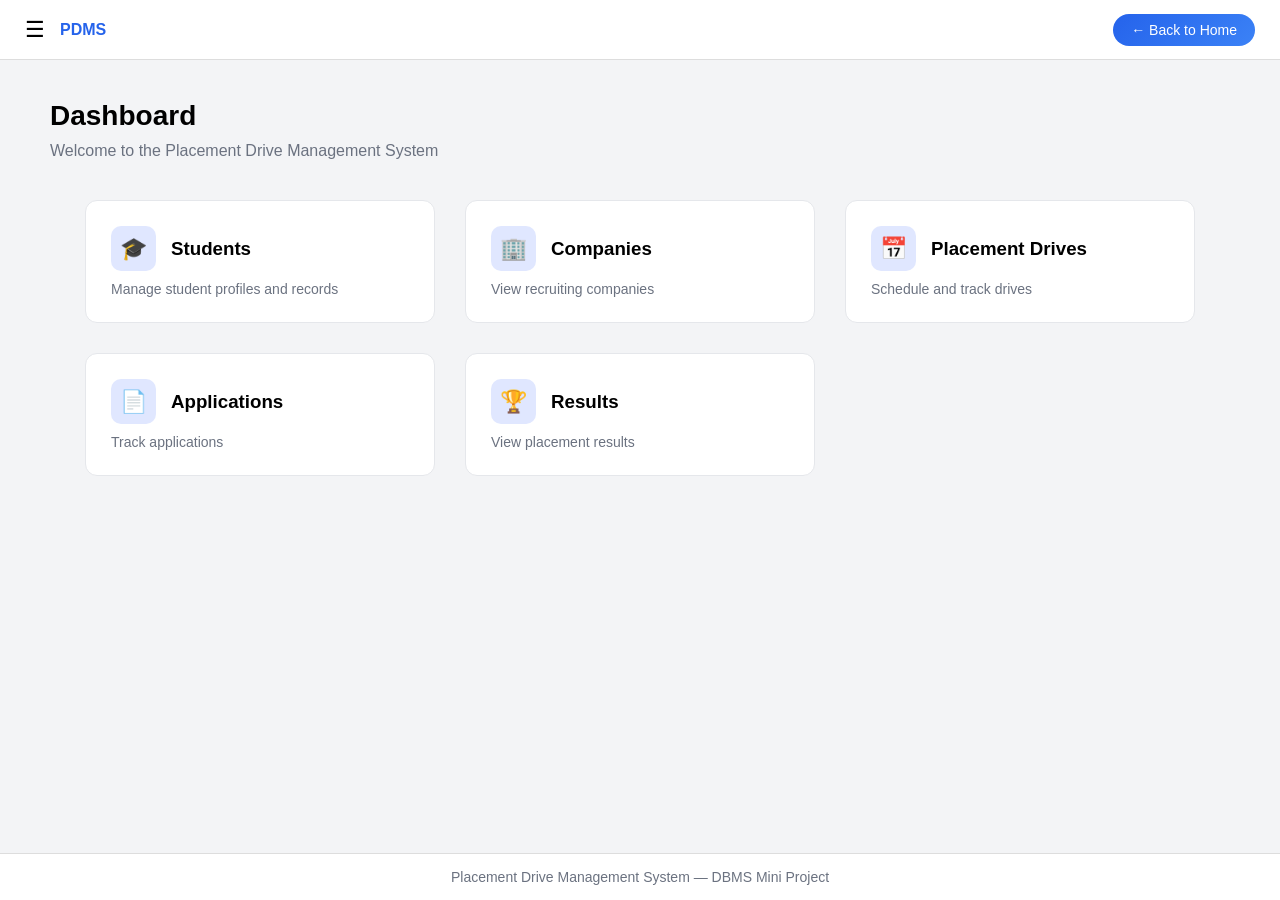
==== frontend/dashboard.html @ 22f9fd44 "Fixed dashboard UI, separated home and dashboard CSS" ====
<!DOCTYPE html>
<html>
<head>
    <title>Dashboard</title>
    <link rel="stylesheet" href="css/style.css">
</head>
<body>

<div class="layout">

    <!-- Sidebar -->
    <aside class="sidebar" id="sidebar">
        <div class="sidebar-top">
            <div class="logo-circle">P</div>
            <h2 class="logo-text">PDMS</h2>
        </div>

        <p class="nav-title">Navigation</p>

        <ul>
            <li class="active">🏠 Dashboard</li>
            <li onclick="navigate('students')">🎓 Students</li>
            <li onclick="navigate('companies')">🏢 Companies</li>
            <li onclick="navigate('drives')">📅 Drives</li>
            <li onclick="navigate('applications')">📄 Applications</li>
            <li onclick="navigate('results')">🏆 Results</li>
        </ul>
    </aside>

    <!-- Main -->
    <main class="main" id="main">

        <!-- Topbar -->
        <div class="topbar">
            <div class="left">
                <span class="menu-btn" onclick="toggleSidebar()">☰</span>
                <span class="title">PDMS</span>
            </div>

            <a href="index.html" class="home-btn">← Back to Home</a>
        </div>

        <!-- Content -->
        <div class="content">
            <h1>Dashboard</h1>
            <p class="subtitle">Welcome to the Placement Drive Management System</p>

            <div class="cards">
                <!-- Cards same as before -->
                <div class="card" onclick="navigate('students')">
                    <div class="card-top">
                        <div class="icon">🎓</div>
                        <h3>Students</h3>
                    </div>
                    <p>Manage student profiles and records</p>
                </div>

                <div class="card" onclick="navigate('companies')">
                    <div class="card-top">
                        <div class="icon">🏢</div>
                        <h3>Companies</h3>
                    </div>
                    <p>View recruiting companies</p>
                </div>

                <div class="card" onclick="navigate('drives')">
                    <div class="card-top">
                        <div class="icon">📅</div>
                        <h3>Placement Drives</h3>
                    </div>
                    <p>Schedule and track drives</p>
                </div>

                <div class="card" onclick="navigate('applications')">
                    <div class="card-top">
                        <div class="icon">📄</div>
                        <h3>Applications</h3>
                    </div>
                    <p>Track applications</p>
                </div>

                <div class="card" onclick="navigate('results')">
                    <div class="card-top">
                        <div class="icon">🏆</div>
                        <h3>Results</h3>
                    </div>
                    <p>View placement results</p>
                </div>
            </div>
        </div>

        <!-- Footer -->
        <footer class="footer">
            Placement Drive Management System — DBMS Mini Project
        </footer>

    </main>

</div>

<script src="js/script.js"></script>

</body>
</html>
---- frontend/css/style.css ----
/* Reset + Smooth Transitions */
* {
    margin: 0;
    padding: 0;
    box-sizing: border-box;
    transition: all 0.2s ease-in-out;
}

/* Body */
html, body {
    height: 100%;
}

body {
    font-family: Arial, sans-serif;

    /* REMOVE center (was breaking layout) */
    text-align: left;

    background: linear-gradient(135deg, #eef2ff, #f8fafc);
    animation: fadeIn 0.8s ease-in;
}

/* Fade-in */
@keyframes fadeIn {
    from {
        opacity: 0;
        transform: translateY(10px);
    }
    to {
        opacity: 1;
        transform: translateY(0);
    }
}

/* ================= LAYOUT ================= */

.layout {
    display: flex;
    min-height: 100vh;
}

/* ================= SIDEBAR ================= */

.sidebar {
    width: 240px;
    background: #111827;
    color: #d1d5db;
    padding: 20px 15px;

    position: fixed;
    top: 0;
    left: -240px;
    height: 100%;

    transition: 0.3s ease;
}

.sidebar.active {
    left: 0;
}

/* Sidebar top */
.sidebar-top {
    display: flex;
    align-items: center;
    gap: 12px;
    margin-bottom: 30px;
}

/* Logo */
.logo-circle {
    background: #2563eb;
    color: white;
    width: 38px;
    height: 38px;
    border-radius: 10px;
    display: flex;
    align-items: center;
    justify-content: center;
    font-weight: bold;
}

/* PDMS text */
.logo-text {
    color: white;
    font-weight: 600;
    font-size: 16px;
}

/* Nav title */
.nav-title {
    font-size: 12px;
    color: #9ca3af;
    margin: 15px 10px;
}

/* Sidebar list */
.sidebar ul {
    list-style: none;
}

/* Sidebar items */
.sidebar li {
    display: flex;
    align-items: center;
    gap: 10px;

    padding: 10px 12px;
    border-radius: 8px;
    cursor: pointer;
    font-size: 14px;
}

/* Hover + Active */
.sidebar li:hover {
    background: #1f2937;
    color: white;
}

.sidebar li.active {
    background: #2563eb;
    color: white;
}

/* ================= MAIN ================= */

.main {
    flex: 1;
    margin-left: 0;
    display: flex;
    flex-direction: column;
    min-height: 100vh;
    background: #f3f4f6;

    transition: 0.3s ease;
}

/* SHIFT when sidebar opens */
.main.shift {
    margin-left: 240px;
}

/* ================= TOPBAR ================= */

.topbar {
    height: 60px;
    background: white;

    display: flex;
    justify-content: space-between;
    align-items: center;

    padding: 0 25px;
    border-bottom: 1px solid #ddd;
}

.topbar .left {
    display: flex;
    align-items: center;
    gap: 15px;
}

/* Menu button */
.menu-btn {
    font-size: 22px;
    cursor: pointer;
}

/* PDMS title */
.title {
    font-weight: bold;
    color: #2563eb;
    font-size: 16px;
}

/* Home Button */
.home-btn {
    background: linear-gradient(135deg, #2563eb, #3b82f6);
    color: white;
    padding: 8px 18px;
    border-radius: 20px;
    text-decoration: none;
    font-size: 14px;
}

.home-btn:hover {
    background: #1e40af;
    transform: scale(1.05);
}

/* ================= CONTENT ================= */

.content {
    flex: 1;
    padding: 40px 50px;
}

/* Headings */
.content h1 {
    margin-bottom: 10px;
    font-size: 28px;
}

.subtitle {
    margin-bottom: 40px;
    color: #6b7280;
}

/* ================= CARDS ================= */

.cards {
    display: grid;
    grid-template-columns: repeat(3, minmax(280px, 350px));
    justify-content: center;
    gap: 30px;
}

/* Responsive */
@media (max-width: 900px) {
    .cards {
        grid-template-columns: repeat(2, minmax(250px, 1fr));
    }
}

@media (max-width: 500px) {
    .cards {
        grid-template-columns: 1fr;
    }
}

/* Card */
.card {
    background: white;
    padding: 25px;
    border-radius: 12px;
    border: 1px solid #e5e7eb;

    cursor: pointer;
    transition: all 0.3s ease;
}

/* Hover */
.card:hover {
    transform: translateY(-8px);
    box-shadow: 0 10px 25px rgba(0, 0, 0, 0.1);
}

/* Card top */
.card-top {
    display: flex;
    align-items: center;
    gap: 15px;
    margin-bottom: 10px;
}

/* Icon */
.icon {
    font-size: 22px;
    background: #e0e7ff;

    width: 45px;
    height: 45px;

    border-radius: 10px;

    display: flex;
    align-items: center;
    justify-content: center;
}

/* Text */
.card p {
    color: #6b7280;
    font-size: 14px;
}

/* ================= FOOTER ================= */

.footer {
    text-align: center;
    padding: 15px;
    background: white;
    border-top: 1px solid #ddd;
    color: #6b7280;
    font-size: 14px;
}
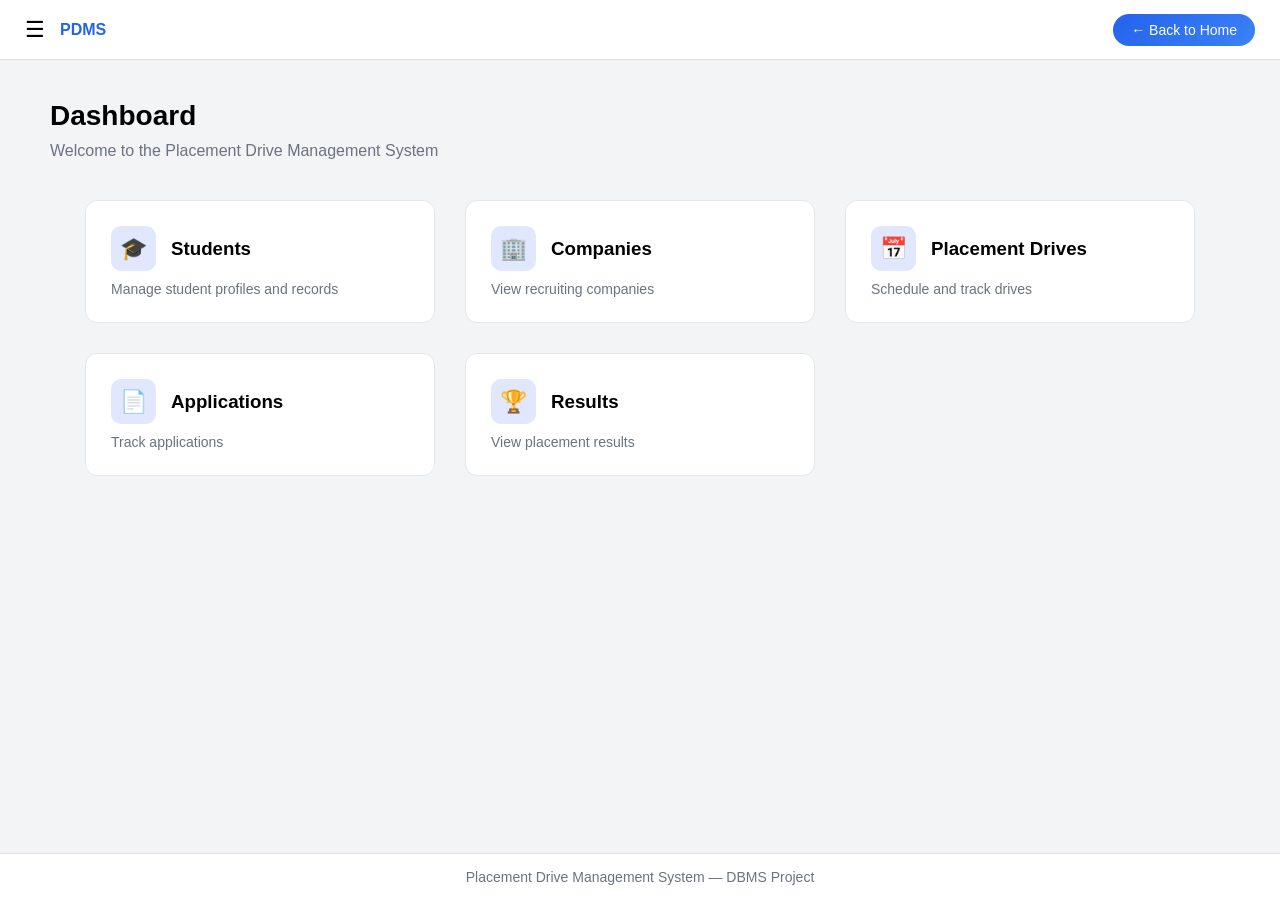
==== commit ceb8a108: "Fixed dashboard UI, separated home and dashboard CSS" ====
--- a/frontend/dashboard.html
+++ b/frontend/dashboard.html
@@ -91,7 +91,7 @@
 
         <!-- Footer -->
         <footer class="footer">
-            Placement Drive Management System — DBMS Mini Project
+            Placement Drive Management System — DBMS Project
         </footer>
 
     </main>
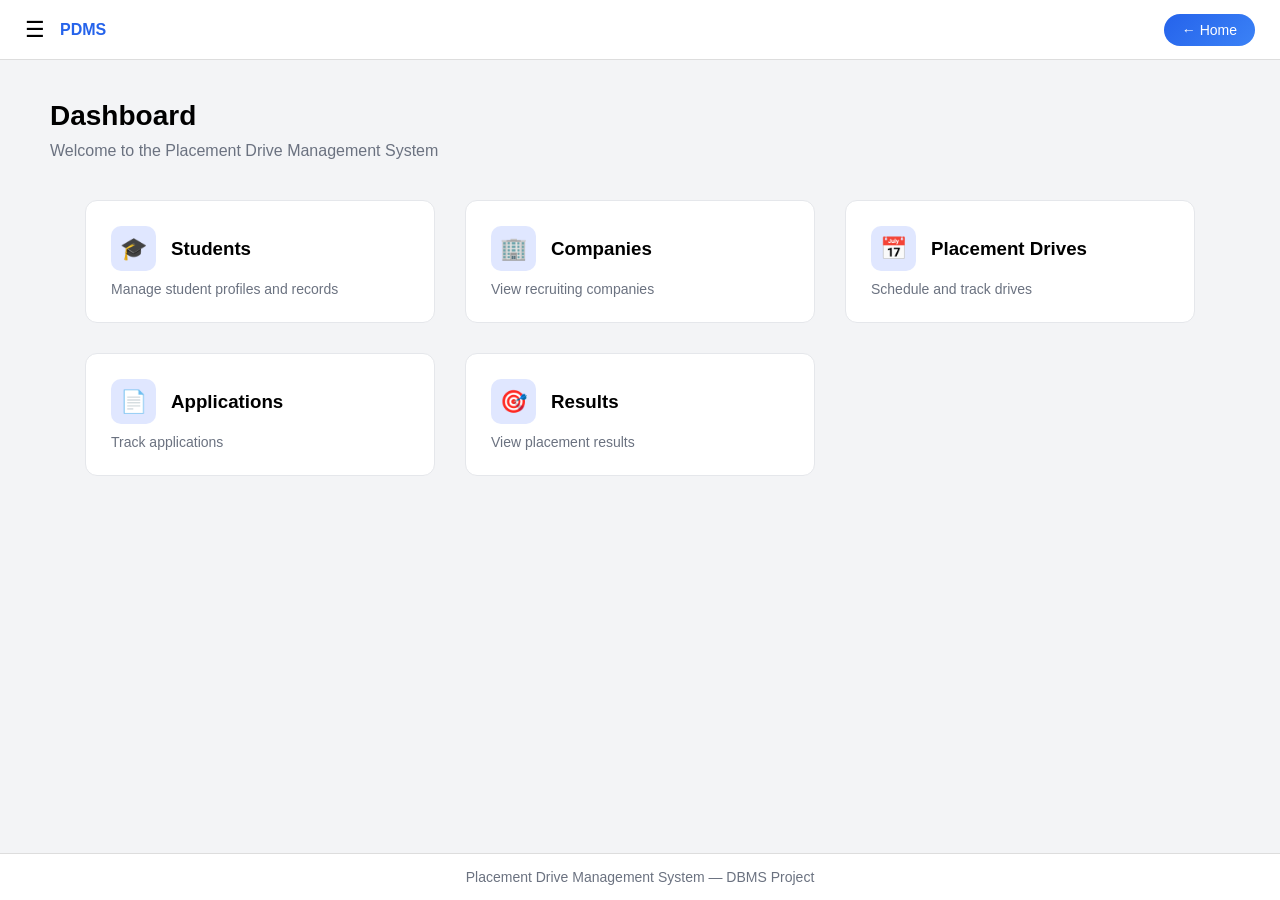
==== commit 68430869: "Added complete frontend (students, companies, applications, drives, results)" ====
--- a/frontend/dashboard.html
+++ b/frontend/dashboard.html
@@ -23,7 +23,7 @@
             <li onclick="navigate('companies')">🏢 Companies</li>
             <li onclick="navigate('drives')">📅 Drives</li>
             <li onclick="navigate('applications')">📄 Applications</li>
-            <li onclick="navigate('results')">🏆 Results</li>
+            <li onclick="navigate('results')">🎯 Results</li>
         </ul>
     </aside>
 
@@ -36,8 +36,7 @@
                 <span class="menu-btn" onclick="toggleSidebar()">☰</span>
                 <span class="title">PDMS</span>
             </div>
-
-            <a href="index.html" class="home-btn">← Back to Home</a>
+            <a href="index.html" class="home-btn">← Home</a>
         </div>
 
         <!-- Content -->
@@ -46,7 +45,6 @@
             <p class="subtitle">Welcome to the Placement Drive Management System</p>
 
             <div class="cards">
-                <!-- Cards same as before -->
                 <div class="card" onclick="navigate('students')">
                     <div class="card-top">
                         <div class="icon">🎓</div>
@@ -81,7 +79,7 @@
 
                 <div class="card" onclick="navigate('results')">
                     <div class="card-top">
-                        <div class="icon">🏆</div>
+                        <div class="icon">🎯</div>
                         <h3>Results</h3>
                     </div>
                     <p>View placement results</p>
@@ -89,7 +87,6 @@
             </div>
         </div>
 
-        <!-- Footer -->
         <footer class="footer">
             Placement Drive Management System — DBMS Project
         </footer>
@@ -99,6 +96,5 @@
 </div>
 
 <script src="js/script.js"></script>
-
 </body>
 </html>
--- a/frontend/css/style.css
+++ b/frontend/css/style.css
@@ -21,6 +21,9 @@
     animation: fadeIn 0.8s ease-in;
 }
 
+body {
+    animation: fadeIn 0.5s ease;
+}
 /* Fade-in */
 @keyframes fadeIn {
     from {
